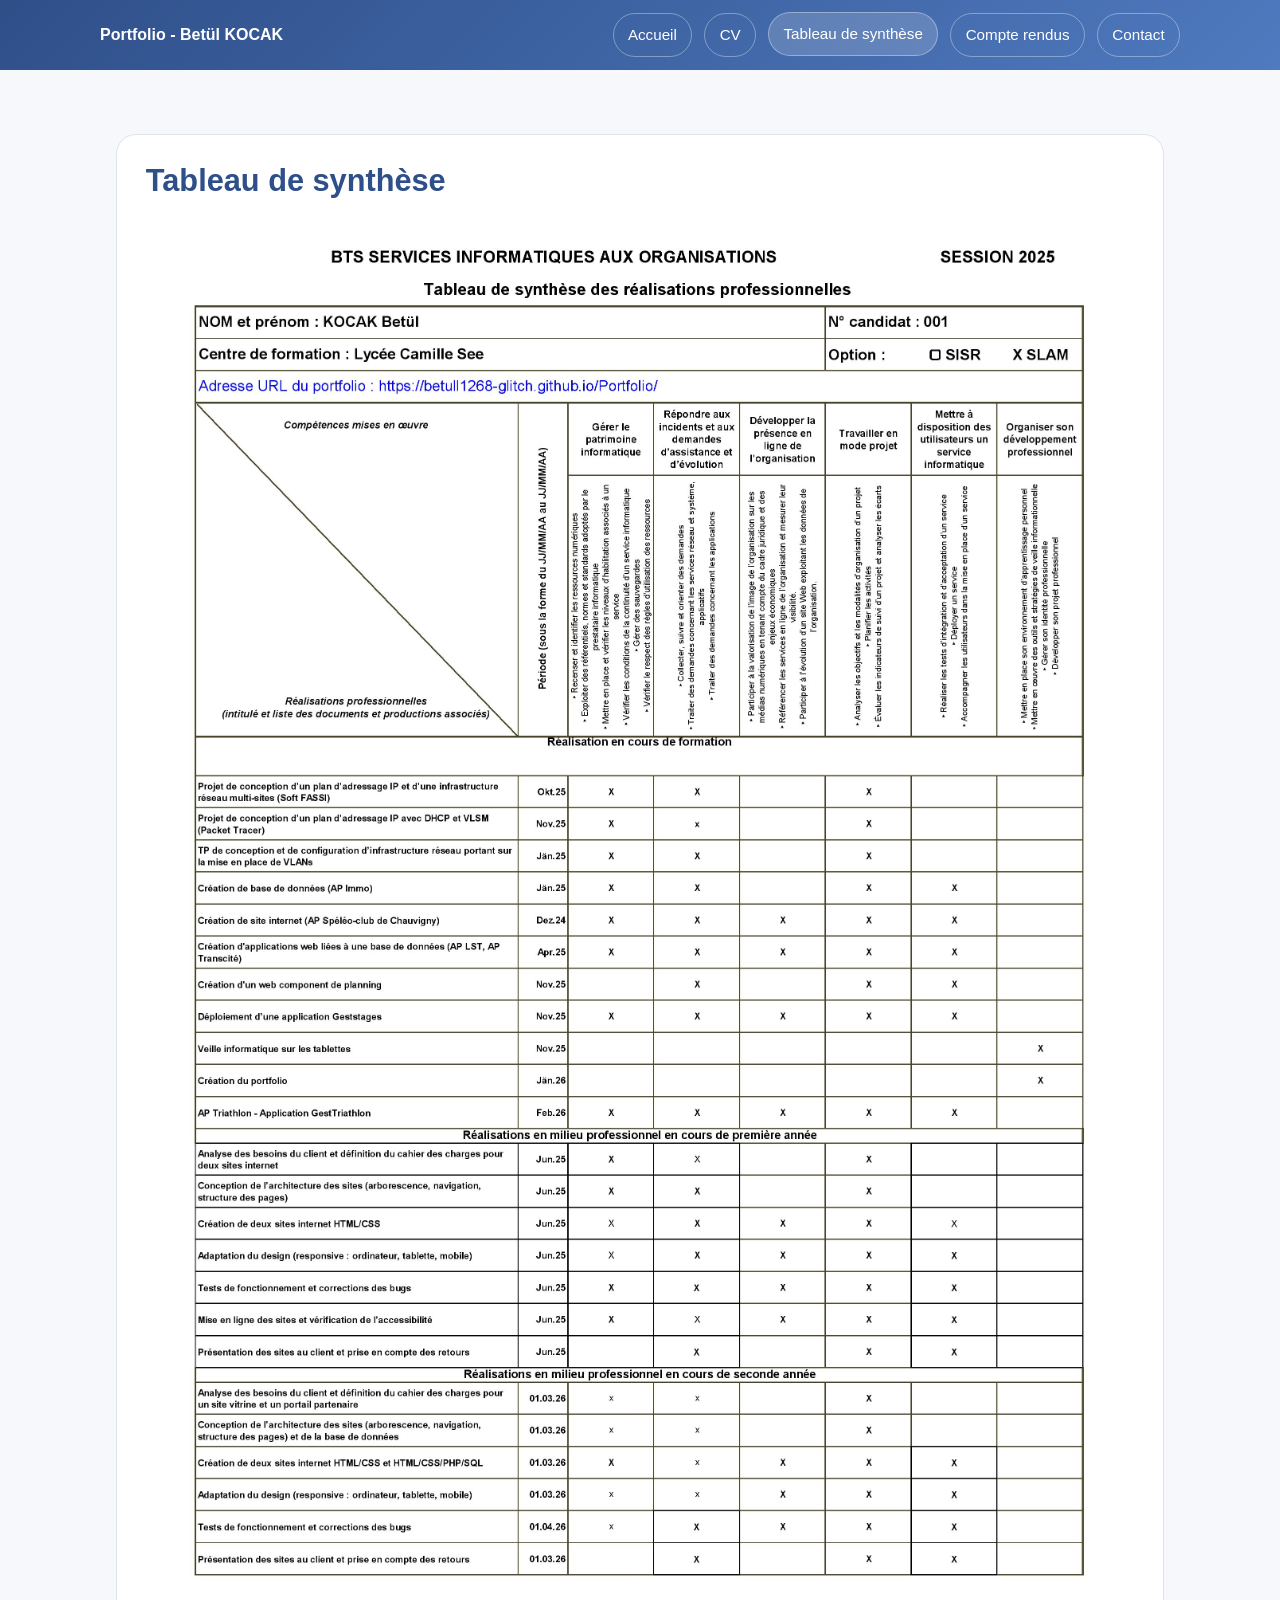
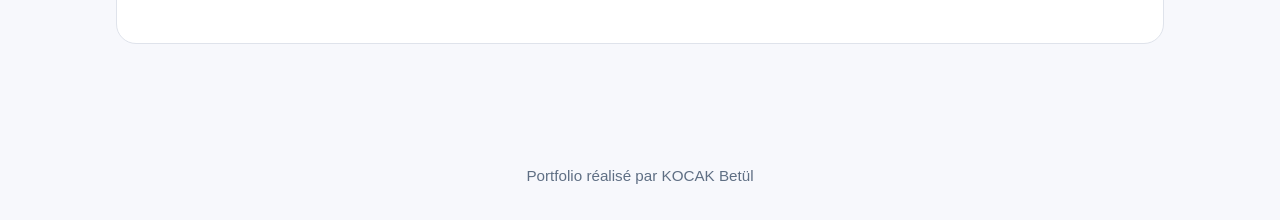
==== synthese.html @ 7fb2e1eb "Add files via upload" ====
<!DOCTYPE html>
<html lang="fr">
<head>
  <meta charset="UTF-8">
  <meta name="viewport" content="width=device-width, initial-scale=1.0">
  <title>Tableau de synthèse - KOCAK Betül</title>
  <link href="https://cdn.jsdelivr.net/npm/bootstrap@5.3.3/dist/css/bootstrap.min.css" rel="stylesheet">
  <link rel="stylesheet" href="style.css">
</head>
<body>
  <header>
    <div class="container">
      <p>Portfolio - Betül KOCAK</p>
      <nav>
        <a href="index.html">Accueil</a>
        <a href="cv.html">CV</a>
        <a href="synthese.html" class="active">Tableau de synthèse</a>
        <a href="stages.html">Compte rendus</a>
        <a href="contact.html">Contact</a>
      </nav>
    </div>
  </header>
  <main class="container">
    <section class="section">
      <div class="card">
        <h1 class="page-title">Tableau de synthèse</h1>
        <img src="KOCAK Betül - Tableau de synthese.jpg" alt="Tableau de synthèse du BTS de KOCAK Betül" class="img-fluid rounded" style="display: block;">
      </div>
    </section>
  </main>
  <footer>
    <p>Portfolio réalisé par KOCAK Betül</p>
  </footer>
</body>
</html>
---- style.css ----
/* Portfolio KOCAK Betül */
:root {
  --background: #f7f8fc;
  --surface: #ffffff;
  --primary: #2f4f89;
  --secondary: #4f7abf;
  --text: #1f2937;
  --muted: #5f6f84;
  --border: #dfe3eb;
}

* {
  box-sizing: border-box;
}

body {
  margin: 0;
  font-family: 'Segoe UI', Tahoma, Geneva, Verdana, sans-serif;
  background: var(--background);
  color: var(--text);
  line-height: 1.6;
}

header {
  background: linear-gradient(135deg, #2f4f89 0%, #4f7abf 100%);
  color: white;
  padding: 0.8rem 1rem;
}

header .container {
  display: flex;
  align-items: center;
  justify-content: space-between;
  gap: 1rem;
  padding: 0;
}

header p {
  margin: 0;
  font-size: 1rem;
  font-weight: 700;
  white-space: nowrap;
}

nav {
  display: flex;
  flex-wrap: nowrap;
  justify-content: flex-end;
  gap: 0.75rem;
  margin-top: 0;
}

nav a {
  color: white;
  text-decoration: none;
  padding: 0.55rem 0.9rem;
  border: 1px solid rgba(255,255,255,0.35);
  border-radius: 999px;
  transition: background 0.2s ease, transform 0.2s ease;
  white-space: nowrap;
  font-size: 0.95rem;
}

nav a:hover,
nav a.active {
  background: rgba(255,255,255,0.16);
  transform: translateY(-1px);
}

.container {
  max-width: 1080px;
  margin: 0 auto;
  padding: 2rem 1rem 4rem;
}

.hero {
  background: var(--surface);
  border: 1px solid var(--border);
  border-radius: 24px;
  padding: 2rem;
  box-shadow: 0 18px 45px rgba(47,79,137,0.08);
}

.hero h1 {
  margin-top: 0;
  font-size: clamp(2.2rem, 3vw, 3.4rem);
}

.hero p {
  margin: 1rem 0;
  color: var(--muted);
}

.section {
  margin-top: 2rem;
}

.page-title {
  margin: 0 0 1rem 0;
  color: var(--primary);
  line-height: 1.2;
  font-size: clamp(1.8rem, 2.4vw, 2.4rem);
  font-weight: 700;
}

.card h2,
.card h3 {
  margin: 0 0 1rem 0;
  color: var(--primary);
  line-height: 1.2;
}

.card h2 {
  font-size: clamp(1.35rem, 1.8vw, 1.8rem);
}

.card h3 {
  font-size: 1.15rem;
}

.card {
  background: var(--surface);
  border: 1px solid var(--border);
  border-radius: 20px;
  padding: 1.8rem;
  margin-bottom: 1.5rem;
}

.grid {
  display: grid;
  gap: 1.5rem;
}

.grid-2 {
  grid-template-columns: repeat(2, minmax(0, 1fr));
}

.profile-image {
  width: 100%;
  max-width: 260px;
  border-radius: 18px;
  border: 1px solid var(--border);
  object-fit: cover;
}

ul {
  padding-left: 1.25rem;
}

ul li {
  margin-bottom: 0.75rem;
}

footer {
  text-align: center;
  padding: 2rem 1rem 1rem;
  color: var(--muted);
  font-size: 0.95rem;
}

button, .btn {
  display: inline-block;
  background: var(--primary);
  color: white;
  border: none;
  border-radius: 999px;
  padding: 0.85rem 1.5rem;
  text-decoration: none;
  cursor: pointer;
}

button:hover, .btn:hover {
  background: #1f3c72;
}

input, textarea {
  width: 100%;
  padding: 0.95rem 1rem;
  border-radius: 14px;
  border: 1px solid var(--border);
  background: #fafbff;
  margin-top: 0.5rem;
  font: inherit;
}

label {
  display: block;
  margin-top: 1rem;
  font-weight: 600;
}

@media (max-width: 768px) {
  .grid-2 {
    grid-template-columns: 1fr;
  }
  nav {
    justify-content: center;
  }
}

@media (max-width: 520px) {
  header {
    padding: 1.1rem 0.8rem;
  }
  .hero, .card {
    padding: 1.4rem;
  }
}
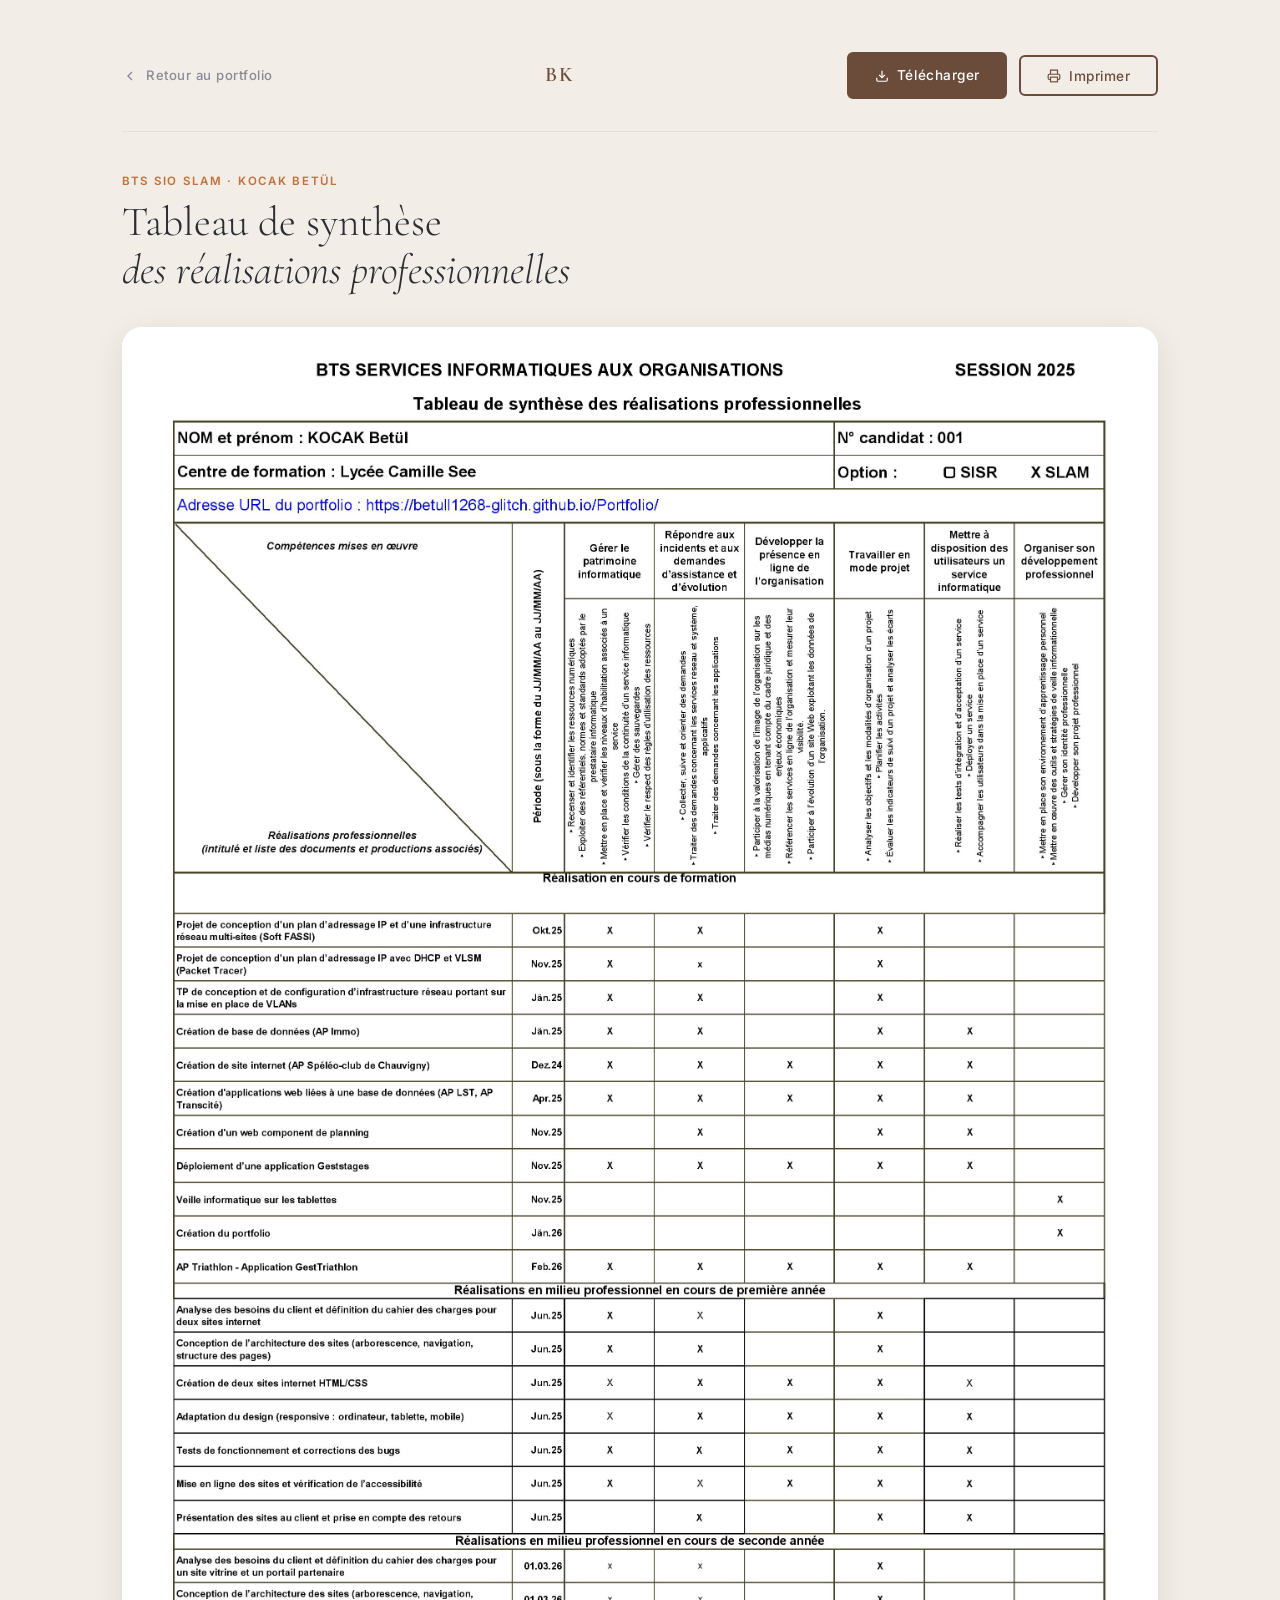
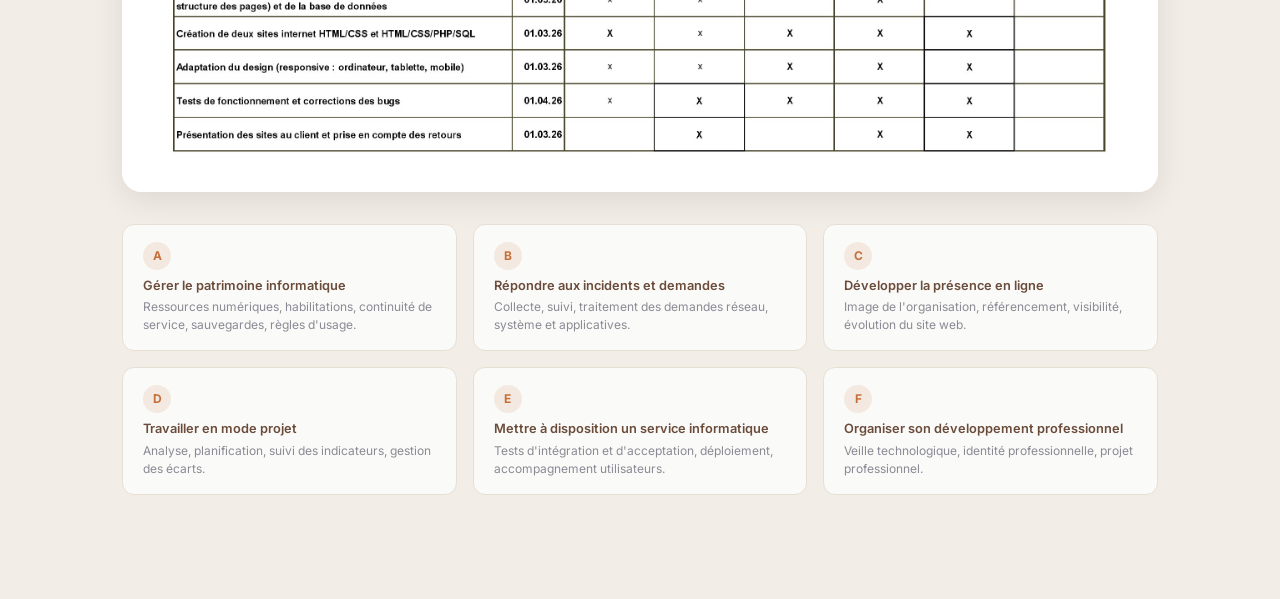
==== commit eb686ee4: "Sauvegarde" ====
--- a/synthese.html
+++ b/synthese.html
@@ -1,35 +1,80 @@
-<!DOCTYPE html>
-<html lang="fr">
-<head>
-  <meta charset="UTF-8">
-  <meta name="viewport" content="width=device-width, initial-scale=1.0">
-  <title>Tableau de synthèse - KOCAK Betül</title>
-  <link href="https://cdn.jsdelivr.net/npm/bootstrap@5.3.3/dist/css/bootstrap.min.css" rel="stylesheet">
-  <link rel="stylesheet" href="style.css">
-</head>
-<body>
-  <header>
-    <div class="container">
-      <p>Portfolio - Betül KOCAK</p>
-      <nav>
-        <a href="index.html">Accueil</a>
-        <a href="cv.html">CV</a>
-        <a href="synthese.html" class="active">Tableau de synthèse</a>
-        <a href="stages.html">Compte rendus</a>
-        <a href="contact.html">Contact</a>
-      </nav>
-    </div>
-  </header>
-  <main class="container">
-    <section class="section">
-      <div class="card">
-        <h1 class="page-title">Tableau de synthèse</h1>
-        <img src="KOCAK Betül - Tableau de synthese.jpg" alt="Tableau de synthèse du BTS de KOCAK Betül" class="img-fluid rounded" style="display: block;">
-      </div>
-    </section>
-  </main>
-  <footer>
-    <p>Portfolio réalisé par KOCAK Betül</p>
-  </footer>
-</body>
-</html>+<!DOCTYPE html>
+<html lang="fr">
+<head>
+  <meta charset="UTF-8" />
+  <meta name="viewport" content="width=device-width, initial-scale=1.0" />
+  <title>Tableau de synthèse | Betül KOCAK</title>
+  <link rel="preconnect" href="https://fonts.googleapis.com" />
+  <link rel="preconnect" href="https://fonts.gstatic.com" crossorigin />
+  <link href="https://fonts.googleapis.com/css2?family=Cormorant+Garamond:ital,wght@0,300;0,400;0,500;0,600;1,300;1,400&family=Inter:wght@300;400;500;600&display=swap" rel="stylesheet" />
+  <link rel="stylesheet" href="css/style.css" />
+</head>
+<body class="page-synthese">
+  <div class="synthese-page">
+
+    <!-- Top bar -->
+    <div class="synth-topbar">
+      <a href="index.html#synthese" class="synth-back">
+        <svg width="16" height="16" viewBox="0 0 24 24" fill="none" stroke="currentColor" stroke-width="2"><polyline points="15 18 9 12 15 6"/></svg>
+        Retour au portfolio
+      </a>
+      <span class="synth-logo">BK</span>
+      <div class="synth-actions">
+        <a href="assets/fichiers/Betul_Tableau.jpg" download class="btn btn-primary">
+          <svg width="14" height="14" viewBox="0 0 24 24" fill="none" stroke="currentColor" stroke-width="2"><path d="M21 15v4a2 2 0 0 1-2 2H5a2 2 0 0 1-2-2v-4"/><polyline points="7,10 12,15 17,10"/><line x1="12" y1="15" x2="12" y2="3"/></svg>
+          Télécharger
+        </a>
+        <button onclick="window.print()" class="btn btn-ghost">
+          <svg width="14" height="14" viewBox="0 0 24 24" fill="none" stroke="currentColor" stroke-width="2"><polyline points="6 9 6 2 18 2 18 9"/><path d="M6 18H4a2 2 0 0 1-2-2v-5a2 2 0 0 1 2-2h16a2 2 0 0 1 2 2v5a2 2 0 0 1-2 2h-2"/><rect x="6" y="14" width="12" height="8"/></svg>
+          Imprimer
+        </button>
+      </div>
+    </div>
+
+    <!-- Title -->
+    <div class="synth-title-block">
+      <span class="synth-eyebrow">BTS SIO SLAM · KOCAK Betül</span>
+      <h1 class="synth-h1">Tableau de synthèse<br /><em>des réalisations professionnelles</em></h1>
+    </div>
+
+    <!-- Tableau image -->
+    <div class="synth-img-wrap">
+      <img src="assets/fichiers/Betul_Tableau.jpg" alt="Tableau de synthèse BTS SIO SLAM – KOCAK Betül" />
+    </div>
+
+    <!-- Légende des compétences -->
+    <div class="synth-legend">
+      <div class="synth-comp">
+        <div class="synth-comp-letter">A</div>
+        <h4>Gérer le patrimoine informatique</h4>
+        <p>Ressources numériques, habilitations, continuité de service, sauvegardes, règles d'usage.</p>
+      </div>
+      <div class="synth-comp">
+        <div class="synth-comp-letter">B</div>
+        <h4>Répondre aux incidents et demandes</h4>
+        <p>Collecte, suivi, traitement des demandes réseau, système et applicatives.</p>
+      </div>
+      <div class="synth-comp">
+        <div class="synth-comp-letter">C</div>
+        <h4>Développer la présence en ligne</h4>
+        <p>Image de l'organisation, référencement, visibilité, évolution du site web.</p>
+      </div>
+      <div class="synth-comp">
+        <div class="synth-comp-letter">D</div>
+        <h4>Travailler en mode projet</h4>
+        <p>Analyse, planification, suivi des indicateurs, gestion des écarts.</p>
+      </div>
+      <div class="synth-comp">
+        <div class="synth-comp-letter">E</div>
+        <h4>Mettre à disposition un service informatique</h4>
+        <p>Tests d'intégration et d'acceptation, déploiement, accompagnement utilisateurs.</p>
+      </div>
+      <div class="synth-comp">
+        <div class="synth-comp-letter">F</div>
+        <h4>Organiser son développement professionnel</h4>
+        <p>Veille technologique, identité professionnelle, projet professionnel.</p>
+      </div>
+    </div>
+  </div>
+</body>
+</html>
--- a/css/style.css
+++ b/css/style.css
@@ -0,0 +1,1137 @@
+/* ===================================
+   BETÜL KOCAK — PORTFOLIO
+   Palette & tokens
+=================================== */
+
+:root {
+  --cream:      #FAFAF8;
+  --sand:       #F2EDE6;
+  --sand-dark:  #E8DFD4;
+  --brown:      #6B4C3B;
+  --cognac:     #C4703A;
+  --cognac-dim: rgba(196, 112, 58, 0.12);
+  --slate:      #4A4A52;
+  --muted:      #8A8A95;
+  --text:       #2C2C33;
+  --white:      #FFFFFF;
+
+  --font-display: 'Cormorant Garamond', Georgia, serif;
+  --font-body:    'Inter', system-ui, sans-serif;
+
+  --radius-sm:  6px;
+  --radius-md:  12px;
+  --radius-lg:  20px;
+  --radius-xl:  32px;
+
+  --shadow-sm: 0 2px 8px rgba(0,0,0,0.06);
+  --shadow-md: 0 8px 32px rgba(0,0,0,0.09);
+  --shadow-lg: 0 16px 48px rgba(0,0,0,0.12);
+
+  --transition: 0.35s cubic-bezier(0.25, 0.46, 0.45, 0.94);
+}
+
+*, *::before, *::after { box-sizing: border-box; margin: 0; padding: 0; }
+
+html { scroll-behavior: smooth; font-size: 16px; }
+
+body {
+  background: var(--cream);
+  color: var(--text);
+  font-family: var(--font-body);
+  font-weight: 400;
+  line-height: 1.65;
+  overflow-x: hidden;
+}
+
+/* ===================================
+   NAVBAR
+=================================== */
+.navbar {
+  position: fixed;
+  top: 0; left: 0; right: 0;
+  z-index: 100;
+  display: flex;
+  align-items: center;
+  justify-content: space-between;
+  padding: 0 2.5rem;
+  height: 64px;
+  background: rgba(250, 250, 248, 0.88);
+  backdrop-filter: blur(12px);
+  -webkit-backdrop-filter: blur(12px);
+  border-bottom: 1px solid transparent;
+  transition: border-color var(--transition), box-shadow var(--transition);
+}
+.navbar.scrolled {
+  border-bottom-color: var(--sand-dark);
+  box-shadow: var(--shadow-sm);
+}
+.nav-logo {
+  font-family: var(--font-display);
+  font-size: 1.4rem;
+  font-weight: 600;
+  color: var(--brown);
+  letter-spacing: 0.08em;
+  cursor: default;
+}
+.nav-links {
+  display: flex;
+  list-style: none;
+  gap: 2.2rem;
+}
+.nav-link {
+  font-size: 0.82rem;
+  font-weight: 500;
+  letter-spacing: 0.06em;
+  text-transform: uppercase;
+  color: var(--muted);
+  text-decoration: none;
+  position: relative;
+  transition: color var(--transition);
+}
+.nav-link::after {
+  content: '';
+  position: absolute;
+  bottom: -3px; left: 0;
+  width: 0; height: 1px;
+  background: var(--cognac);
+  transition: width var(--transition);
+}
+.nav-link:hover, .nav-link.active { color: var(--text); }
+.nav-link:hover::after, .nav-link.active::after { width: 100%; }
+
+.nav-toggle {
+  display: none;
+  flex-direction: column;
+  gap: 5px;
+  background: none; border: none;
+  cursor: pointer; padding: 4px;
+}
+.nav-toggle span {
+  display: block;
+  width: 24px; height: 2px;
+  background: var(--text);
+  transition: var(--transition);
+}
+
+/* ===================================
+   MOBILE MENU
+=================================== */
+.mobile-menu {
+  display: none;
+  position: fixed;
+  top: 64px; left: 0; right: 0;
+  z-index: 99;
+  background: var(--cream);
+  border-bottom: 1px solid var(--sand-dark);
+  padding: 1.5rem 2rem;
+  transform: translateY(-10px);
+  opacity: 0;
+  pointer-events: none;
+  transition: opacity var(--transition), transform var(--transition);
+}
+.mobile-menu.open {
+  transform: translateY(0);
+  opacity: 1;
+  pointer-events: all;
+}
+.mobile-menu ul { list-style: none; }
+.mobile-menu li { padding: 0.75rem 0; border-bottom: 1px solid var(--sand); }
+.mobile-menu li:last-child { border-bottom: none; }
+.mobile-link {
+  font-size: 1.1rem;
+  font-weight: 500;
+  color: var(--text);
+  text-decoration: none;
+  display: block;
+}
+
+/* ===================================
+   HERO
+=================================== */
+.hero {
+  min-height: 100vh;
+  display: flex;
+  align-items: center;
+  justify-content: center;
+  padding: 7rem 2.5rem 4rem;
+  position: relative;
+  background: var(--cream);
+  overflow: hidden;
+}
+.hero-bg-pattern {
+  position: absolute;
+  top: -100px; right: -100px;
+  width: 600px; height: 600px;
+  background: radial-gradient(ellipse at center, var(--sand) 0%, transparent 70%);
+  opacity: 0.7;
+  pointer-events: none;
+}
+.hero-content {
+  display: flex;
+  align-items: center;
+  gap: 5rem;
+  max-width: 960px;
+  width: 100%;
+}
+.hero-photo-wrap { flex-shrink: 0; }
+.hero-photo-placeholder {
+  width: 240px; height: 240px;
+  border-radius: 50%;
+  background: var(--sand);
+  border: 3px solid var(--sand-dark);
+  display: flex;
+  align-items: center;
+  justify-content: center;
+  color: var(--muted);
+  font-size: 0.8rem;
+  font-weight: 500;
+  letter-spacing: 0.04em;
+  text-transform: uppercase;
+  position: relative;
+}
+.hero-photo-placeholder::before {
+  content: '';
+  position: absolute;
+  inset: -8px;
+  border-radius: 50%;
+  border: 1px solid var(--sand-dark);
+}
+.hero-text { flex: 1; }
+.hero-eyebrow {
+  font-size: 0.78rem;
+  letter-spacing: 0.12em;
+  text-transform: uppercase;
+  color: var(--cognac);
+  font-weight: 500;
+  margin-bottom: 0.75rem;
+}
+.hero-name {
+  font-family: var(--font-display);
+  font-size: clamp(3rem, 6vw, 5rem);
+  font-weight: 300;
+  line-height: 1.05;
+  color: var(--text);
+  margin-bottom: 1.25rem;
+}
+.hero-name em {
+  font-style: italic;
+  color: var(--brown);
+}
+.hero-tagline {
+  font-size: 1rem;
+  color: var(--slate);
+  line-height: 1.7;
+  margin-bottom: 2rem;
+  max-width: 440px;
+}
+.hero-cta {
+  display: flex;
+  gap: 1rem;
+  flex-wrap: wrap;
+}
+.hero-scroll-hint {
+  position: absolute;
+  bottom: 2.5rem;
+  left: 50%;
+  transform: translateX(-50%);
+  display: flex;
+  flex-direction: column;
+  align-items: center;
+  gap: 0.5rem;
+  color: var(--muted);
+  font-size: 0.7rem;
+  letter-spacing: 0.1em;
+  text-transform: uppercase;
+  animation: bob 2s ease-in-out infinite;
+}
+.scroll-line {
+  width: 1px; height: 36px;
+  background: linear-gradient(to bottom, var(--muted), transparent);
+}
+@keyframes bob {
+  0%, 100% { transform: translateX(-50%) translateY(0); }
+  50%       { transform: translateX(-50%) translateY(5px); }
+}
+
+/* ===================================
+   BUTTONS
+=================================== */
+.btn {
+  display: inline-flex;
+  align-items: center;
+  gap: 0.5rem;
+  padding: 0.65rem 1.6rem;
+  border-radius: var(--radius-sm);
+  font-family: var(--font-body);
+  font-size: 0.85rem;
+  font-weight: 500;
+  letter-spacing: 0.04em;
+  text-decoration: none;
+  cursor: pointer;
+  border: 2px solid transparent;
+  transition: background var(--transition), color var(--transition), border-color var(--transition), transform var(--transition), box-shadow var(--transition);
+}
+.btn:hover { transform: translateY(-1px); }
+.btn-primary {
+  background: var(--brown);
+  color: var(--white);
+  border-color: var(--brown);
+}
+.btn-primary:hover {
+  background: var(--cognac);
+  border-color: var(--cognac);
+  box-shadow: 0 4px 16px rgba(196, 112, 58, 0.3);
+}
+.btn-ghost {
+  background: transparent;
+  color: var(--brown);
+  border-color: var(--brown);
+}
+.btn-ghost:hover {
+  background: var(--brown);
+  color: var(--white);
+}
+.btn-text {
+  background: none; border: none;
+  color: var(--cognac);
+  font-size: 0.82rem;
+  font-weight: 500;
+  letter-spacing: 0.04em;
+  cursor: pointer;
+  padding: 0;
+  transition: color var(--transition), gap var(--transition);
+  font-family: var(--font-body);
+}
+.btn-text:hover { color: var(--brown); }
+
+/* ===================================
+   SECTIONS COMMUNES
+=================================== */
+.section { padding: 7rem 0; }
+.section:nth-child(even) { background: var(--sand); }
+.container { max-width: 1060px; margin: 0 auto; padding: 0 2rem; }
+
+.section-header { margin-bottom: 3.5rem; }
+.section-label {
+  display: inline-block;
+  font-size: 0.72rem;
+  font-weight: 600;
+  letter-spacing: 0.15em;
+  text-transform: uppercase;
+  color: var(--cognac);
+  margin-bottom: 0.6rem;
+}
+.section-title {
+  font-family: var(--font-display);
+  font-size: clamp(2rem, 4vw, 3rem);
+  font-weight: 300;
+  line-height: 1.15;
+  color: var(--text);
+}
+.section-subtitle {
+  margin-top: 0.5rem;
+  color: var(--muted);
+  font-size: 0.95rem;
+}
+
+/* ===================================
+   ABOUT
+=================================== */
+.about-grid {
+  display: grid;
+  grid-template-columns: 1fr 1fr;
+  gap: 4rem;
+  margin-bottom: 4rem;
+}
+.about-bio p {
+  color: var(--slate);
+  margin-bottom: 1rem;
+  font-size: 0.97rem;
+}
+.about-bio strong { color: var(--text); font-weight: 600; }
+.about-actions { margin-top: 1.75rem; }
+
+.skills-block { margin-bottom: 1.5rem; }
+.skills-category {
+  font-size: 0.72rem;
+  font-weight: 600;
+  letter-spacing: 0.1em;
+  text-transform: uppercase;
+  color: var(--muted);
+  margin-bottom: 0.6rem;
+}
+.skills-tags { display: flex; flex-wrap: wrap; gap: 0.5rem; }
+
+.tag {
+  display: inline-block;
+  padding: 0.3rem 0.8rem;
+  background: var(--cream);
+  border: 1px solid var(--sand-dark);
+  border-radius: 100px;
+  font-size: 0.8rem;
+  font-weight: 500;
+  color: var(--slate);
+  transition: background var(--transition), color var(--transition), border-color var(--transition);
+}
+.about-section .tag,
+.projects-section .tag,
+.contact-section .tag { background: var(--sand); }
+
+.tag:hover {
+  background: var(--cognac-dim);
+  border-color: var(--cognac);
+  color: var(--cognac);
+}
+.tag-sm {
+  font-size: 0.72rem;
+  padding: 0.22rem 0.65rem;
+}
+
+/* Timeline */
+.timeline-wrap { padding-top: 2rem; border-top: 1px solid var(--sand-dark); }
+.timeline-title {
+  font-family: var(--font-display);
+  font-size: 1.4rem;
+  font-weight: 400;
+  color: var(--text);
+  margin-bottom: 1.75rem;
+}
+.timeline { display: flex; flex-direction: column; gap: 0; }
+.timeline-item {
+  display: grid;
+  grid-template-columns: 16px 140px 1fr;
+  align-items: start;
+  gap: 0 1.25rem;
+  position: relative;
+  padding-bottom: 1.75rem;
+}
+.timeline-item::before {
+  content: '';
+  position: absolute;
+  left: 7px; top: 20px;
+  bottom: 0;
+  width: 1px;
+  background: var(--sand-dark);
+}
+.timeline-item:last-child::before { display: none; }
+.timeline-dot {
+  width: 14px; height: 14px;
+  border-radius: 50%;
+  background: var(--white);
+  border: 2px solid var(--cognac);
+  margin-top: 3px;
+  flex-shrink: 0;
+  position: relative;
+  z-index: 1;
+}
+.timeline-date {
+  font-size: 0.78rem;
+  font-weight: 600;
+  letter-spacing: 0.04em;
+  color: var(--cognac);
+  padding-top: 2px;
+}
+.timeline-body { display: flex; flex-direction: column; gap: 0.15rem; }
+.timeline-body strong { font-weight: 600; color: var(--text); font-size: 0.95rem; }
+.timeline-body span { color: var(--muted); font-size: 0.85rem; }
+
+/* ===================================
+   PROJECTS
+=================================== */
+.cards-grid {
+  display: grid;
+  grid-template-columns: repeat(3, 1fr);
+  gap: 1.75rem;
+}
+.project-card {
+  background: var(--cream);
+  border-radius: var(--radius-md);
+  border: 1px solid var(--sand-dark);
+  overflow: hidden;
+  cursor: pointer;
+  transition: transform var(--transition), box-shadow var(--transition), border-color var(--transition);
+}
+.project-card:hover {
+  transform: translateY(-4px);
+  box-shadow: var(--shadow-md);
+  border-color: var(--cognac);
+}
+.card-img-wrap {
+  position: relative;
+  height: 180px;
+  overflow: hidden;
+}
+.card-img-placeholder {
+  width: 100%; height: 100%;
+  background: var(--sand);
+  display: flex;
+  align-items: center;
+  justify-content: center;
+  color: var(--muted);
+  font-size: 0.75rem;
+  font-weight: 500;
+  letter-spacing: 0.05em;
+  text-transform: uppercase;
+}
+.card-overlay {
+  position: absolute;
+  inset: 0;
+  background: rgba(107, 76, 59, 0.85);
+  display: flex;
+  align-items: center;
+  justify-content: center;
+  color: var(--white);
+  font-size: 0.85rem;
+  font-weight: 500;
+  opacity: 0;
+  transition: opacity var(--transition);
+}
+.project-card:hover .card-overlay { opacity: 1; }
+.card-body { padding: 1.25rem; }
+.card-tags { display: flex; gap: 0.4rem; flex-wrap: wrap; margin-bottom: 0.75rem; }
+.card-title {
+  font-family: var(--font-display);
+  font-size: 1.2rem;
+  font-weight: 500;
+  color: var(--text);
+  margin-bottom: 0.5rem;
+  line-height: 1.3;
+}
+.card-desc { font-size: 0.85rem; color: var(--muted); line-height: 1.55; margin-bottom: 1rem; }
+.card-footer { display: flex; align-items: center; justify-content: flex-end; }
+.card-link {
+  font-size: 0.8rem;
+  font-weight: 600;
+  color: var(--cognac);
+  text-decoration: none;
+  letter-spacing: 0.03em;
+  transition: color var(--transition);
+}
+.card-link:hover { color: var(--brown); }
+
+/* ===================================
+   STAGES
+=================================== */
+.stages-list { display: flex; flex-direction: column; gap: 2rem; }
+.stage-card {
+  background: var(--cream);
+  border-radius: var(--radius-md);
+  border: 1px solid var(--sand-dark);
+  overflow: hidden;
+  cursor: pointer;
+  transition: transform var(--transition), box-shadow var(--transition), border-color var(--transition);
+}
+.stage-card:hover {
+  transform: translateY(-3px);
+  box-shadow: var(--shadow-md);
+  border-color: var(--cognac);
+}
+.stage-card-left { position: relative; }
+.stage-img-placeholder {
+  width: 100%; height: 100%; min-height: 200px;
+  background: var(--sand);
+  display: flex;
+  align-items: center;
+  justify-content: center;
+  color: var(--muted);
+  font-size: 0.75rem;
+  font-weight: 500;
+  text-align: center;
+  padding: 1rem;
+  letter-spacing: 0.05em;
+  text-transform: uppercase;
+}
+.stage-card-right { padding: 1.75rem; }
+.stage-meta {
+  display: flex;
+  align-items: center;
+  gap: 0.75rem;
+  margin-bottom: 0.75rem;
+}
+.stage-date { font-size: 0.78rem; color: var(--muted); font-weight: 500; }
+.stage-badge {
+  font-size: 0.68rem;
+  font-weight: 600;
+  letter-spacing: 0.06em;
+  text-transform: uppercase;
+  padding: 0.15rem 0.6rem;
+  background: var(--cognac-dim);
+  color: var(--cognac);
+  border-radius: 100px;
+}
+.stage-title {
+  font-family: var(--font-display);
+  font-size: 1.5rem;
+  font-weight: 500;
+  color: var(--text);
+  margin-bottom: 0.3rem;
+  line-height: 1.2;
+}
+.stage-role { font-size: 0.85rem; color: var(--cognac); font-weight: 500; margin-bottom: 0.75rem; }
+.stage-desc { font-size: 0.87rem; color: var(--slate); line-height: 1.65; margin-bottom: 1rem; }
+.stage-tags { display: flex; flex-wrap: wrap; gap: 0.4rem; margin-bottom: 1rem; }
+
+/* ===================================
+   CONTACT
+=================================== */
+.contact-grid {
+  display: grid;
+  grid-template-columns: 1fr 360px;
+  gap: 4rem;
+  align-items: start;
+}
+.contact-form { display: flex; flex-direction: column; gap: 1.25rem; }
+.form-row { display: grid; grid-template-columns: 1fr 1fr; gap: 1.25rem; }
+.form-group { display: flex; flex-direction: column; gap: 0.4rem; }
+.form-group label {
+  font-size: 0.78rem;
+  font-weight: 600;
+  letter-spacing: 0.05em;
+  text-transform: uppercase;
+  color: var(--muted);
+}
+.form-group input,
+.form-group textarea {
+  background: var(--cream);
+  border: 1.5px solid var(--sand-dark);
+  border-radius: var(--radius-sm);
+  padding: 0.75rem 1rem;
+  font-family: var(--font-body);
+  font-size: 0.92rem;
+  color: var(--text);
+  resize: vertical;
+  transition: border-color var(--transition), box-shadow var(--transition);
+  outline: none;
+}
+.contact-section .form-group input,
+.contact-section .form-group textarea { background: var(--white); }
+.form-group input:focus,
+.form-group textarea:focus {
+  border-color: var(--cognac);
+  box-shadow: 0 0 0 3px rgba(196, 112, 58, 0.1);
+}
+.form-note { font-size: 0.75rem; color: var(--muted); margin-top: -0.5rem; }
+
+.contact-info-block { margin-bottom: 2rem; }
+.contact-info-block h3 {
+  font-size: 0.72rem;
+  font-weight: 700;
+  letter-spacing: 0.12em;
+  text-transform: uppercase;
+  color: var(--muted);
+  margin-bottom: 1rem;
+}
+.contact-list { list-style: none; display: flex; flex-direction: column; gap: 0.8rem; }
+.contact-list li {
+  display: flex;
+  align-items: center;
+  gap: 0.75rem;
+  font-size: 0.9rem;
+  color: var(--slate);
+}
+.contact-list svg { color: var(--cognac); flex-shrink: 0; }
+.contact-list a { color: var(--cognac); text-decoration: none; transition: color var(--transition); }
+.contact-list a:hover { color: var(--brown); }
+.social-links { display: flex; flex-direction: column; gap: 0.75rem; }
+.social-btn {
+  display: flex;
+  align-items: center;
+  gap: 0.75rem;
+  padding: 0.65rem 1rem;
+  background: var(--sand);
+  border: 1px solid var(--sand-dark);
+  border-radius: var(--radius-sm);
+  color: var(--slate);
+  text-decoration: none;
+  font-size: 0.85rem;
+  font-weight: 500;
+  transition: background var(--transition), border-color var(--transition), color var(--transition);
+}
+.social-btn:hover {
+  background: var(--cognac-dim);
+  border-color: var(--cognac);
+  color: var(--cognac);
+}
+
+/* ===================================
+   FOOTER
+=================================== */
+.footer {
+  background: var(--text);
+  color: var(--muted);
+  padding: 2.5rem 0;
+}
+.footer-inner {
+  display: flex;
+  align-items: center;
+  justify-content: space-between;
+  font-size: 0.82rem;
+  flex-wrap: wrap;
+  gap: 0.5rem;
+}
+.footer-logo {
+  font-family: var(--font-display);
+  font-size: 1.3rem;
+  font-weight: 600;
+  color: var(--cognac);
+}
+.footer-credits { color: var(--brown); }
+
+/* ===================================
+   MODALS
+=================================== */
+.modal-overlay {
+  display: none;
+  position: fixed;
+  inset: 0;
+  z-index: 200;
+  background: rgba(44, 44, 51, 0.6);
+  backdrop-filter: blur(4px);
+  -webkit-backdrop-filter: blur(4px);
+  align-items: center;
+  justify-content: center;
+  padding: 2rem;
+  animation: fadeIn 0.25s ease;
+}
+.modal-overlay.open { display: flex; }
+@keyframes fadeIn { from { opacity: 0; } to { opacity: 1; } }
+.modal-box {
+  background: var(--cream);
+  border-radius: var(--radius-lg);
+  max-width: 560px;
+  width: 100%;
+  max-height: 85vh;
+  overflow-y: auto;
+  position: relative;
+  animation: slideUp 0.3s cubic-bezier(0.25, 0.46, 0.45, 0.94);
+}
+.modal-box-lg { max-width: 720px; }
+@keyframes slideUp {
+  from { opacity: 0; transform: translateY(24px); }
+  to   { opacity: 1; transform: translateY(0); }
+}
+.modal-close {
+  position: absolute;
+  top: 1rem; right: 1rem;
+  z-index: 1;
+  background: var(--sand);
+  border: none;
+  width: 32px; height: 32px;
+  border-radius: 50%;
+  cursor: pointer;
+  font-size: 0.85rem;
+  color: var(--slate);
+  display: flex;
+  align-items: center;
+  justify-content: center;
+  transition: background var(--transition), color var(--transition);
+}
+.modal-close:hover { background: var(--cognac); color: var(--white); }
+.modal-img-placeholder {
+  height: 200px;
+  background: var(--sand);
+  display: flex;
+  align-items: center;
+  justify-content: center;
+  color: var(--muted);
+  font-size: 0.75rem;
+  font-weight: 500;
+  letter-spacing: 0.05em;
+  text-transform: uppercase;
+  border-radius: var(--radius-lg) var(--radius-lg) 0 0;
+}
+.modal-content { padding: 1.75rem 2rem 2rem; }
+.modal-tags { display: flex; gap: 0.4rem; flex-wrap: wrap; margin-bottom: 0.75rem; }
+.modal-meta { font-size: 0.78rem; color: var(--muted); margin-bottom: 0.5rem; font-weight: 500; }
+.modal-title {
+  font-family: var(--font-display);
+  font-size: 1.8rem;
+  font-weight: 400;
+  color: var(--text);
+  margin-bottom: 0.25rem;
+}
+.modal-subtitle { font-size: 0.88rem; color: var(--cognac); font-weight: 500; margin-bottom: 1rem; }
+.modal-desc {
+  font-size: 0.9rem;
+  color: var(--slate);
+  line-height: 1.7;
+  margin-bottom: 1rem;
+}
+.modal-desc strong { color: var(--text); }
+.modal-content .btn { margin-top: 0.5rem; }
+
+/* ===================================
+   ANIMATIONS
+=================================== */
+.fade-in {
+  opacity: 0;
+  animation: fadeIn 0.7s ease forwards;
+}
+.fade-up {
+  opacity: 0;
+  transform: translateY(24px);
+  transition: opacity 0.65s ease, transform 0.65s ease;
+}
+.fade-up.visible {
+  opacity: 1;
+  transform: translateY(0);
+}
+.delay-1 { animation-delay: 0.15s; transition-delay: 0.1s; }
+.delay-2 { animation-delay: 0.3s;  transition-delay: 0.2s; }
+.delay-3 { animation-delay: 0.45s; transition-delay: 0.3s; }
+.delay-4 { animation-delay: 0.6s;  transition-delay: 0.4s; }
+
+@media (prefers-reduced-motion: reduce) {
+  *, *::before, *::after { animation-duration: 0.01ms !important; transition-duration: 0.01ms !important; }
+}
+
+/* ===================================
+   RESPONSIVE
+=================================== */
+@media (max-width: 900px) {
+  .nav-links { display: none; }
+  .nav-toggle { display: flex; }
+  .mobile-menu { display: block; }
+  .hero-content { flex-direction: column; text-align: center; gap: 2.5rem; }
+  .hero-cta { justify-content: center; }
+  .hero-tagline { margin: 0 auto 2rem; }
+  .about-grid { grid-template-columns: 1fr; gap: 2.5rem; }
+  .cards-grid { grid-template-columns: 1fr 1fr; }
+  .stage-card { grid-template-columns: 1fr; }
+  .stage-img-placeholder { min-height: 160px; }
+  .contact-grid { grid-template-columns: 1fr; gap: 2.5rem; }
+  .timeline-item { grid-template-columns: 16px 110px 1fr; }
+}
+@media (max-width: 620px) {
+  .navbar { padding: 0 1.25rem; }
+  .hero { padding: 5rem 1.5rem 3rem; }
+  .hero-photo-placeholder { width: 160px; height: 160px; }
+  .section { padding: 5rem 0; }
+  .container { padding: 0 1.25rem; }
+  .cards-grid { grid-template-columns: 1fr; }
+  .form-row { grid-template-columns: 1fr; }
+  .footer-inner { flex-direction: column; text-align: center; }
+  .timeline-item { grid-template-columns: 16px 1fr; }
+  .timeline-date { display: none; }
+  .timeline-body { grid-column: 2; }
+}
+
+/* ===================================
+   HERO SANS PHOTO
+=================================== */
+.hero-content-nophoto {
+  justify-content: center;
+  text-align: center;
+}
+.hero-content-nophoto .hero-name { font-size: clamp(4rem, 9vw, 7rem); }
+.hero-content-nophoto .hero-tagline { margin: 0 auto 2rem; }
+.hero-content-nophoto .hero-cta { justify-content: center; }
+
+/* ===================================
+   CARDS FOOTER AVEC BOUTON
+=================================== */
+.card-footer { display: flex; align-items: center; justify-content: flex-start; gap: 0.75rem; }
+.btn-sm { padding: 0.4rem 1rem; font-size: 0.78rem; }
+
+/* ===================================
+   STAGE ACTIONS
+=================================== */
+.stage-actions {
+  display: flex;
+  align-items: center;
+  gap: 1rem;
+  flex-wrap: wrap;
+  margin-top: 0.5rem;
+}
+
+/* ===================================
+   TABLEAU DE SYNTHÈSE (compact)
+=================================== */
+.synthese-section { background: var(--sand); }
+.synthese-compact {
+  max-width: 560px;
+  display: flex;
+  flex-direction: column;
+  gap: 1.5rem;
+}
+.synthese-text {
+  font-size: 0.97rem;
+  color: var(--slate);
+  line-height: 1.7;
+}
+.synthese-actions { display: flex; gap: 0.75rem; flex-wrap: wrap; }
+
+/* ===================================
+   VEILLE TECHNOLOGIQUE
+=================================== */
+.veille-section { background: var(--cream); }
+.veille-layout {
+  display: grid;
+  grid-template-columns: 1fr 260px;
+  gap: 3.5rem;
+  align-items: start;
+}
+.veille-tag-row { display: flex; gap: 0.4rem; flex-wrap: wrap; margin-bottom: 1.25rem; }
+.veille-intro {
+  font-size: 0.95rem;
+  color: var(--slate);
+  line-height: 1.7;
+  margin-bottom: 2rem;
+  padding-bottom: 1.5rem;
+  border-bottom: 1px solid var(--sand-dark);
+}
+.veille-chapters { display: flex; flex-direction: column; gap: 0; }
+.veille-chapter {
+  display: grid;
+  grid-template-columns: 36px 1fr;
+  gap: 0 1.25rem;
+  padding: 1.1rem 0;
+  border-bottom: 1px solid var(--sand);
+  align-items: start;
+}
+.veille-chapter:last-child { border-bottom: none; }
+.veille-chapter-num {
+  font-family: var(--font-display);
+  font-size: 0.95rem;
+  font-weight: 500;
+  color: var(--cognac);
+  padding-top: 2px;
+  opacity: 0.8;
+}
+.veille-chapter-content h4 {
+  font-size: 0.9rem;
+  font-weight: 600;
+  color: var(--text);
+  margin-bottom: 0.3rem;
+}
+.veille-chapter-content p {
+  font-size: 0.84rem;
+  color: var(--muted);
+  line-height: 1.6;
+  margin: 0;
+}
+.veille-sources {
+  margin-top: 1.5rem;
+  padding-top: 1rem;
+  border-top: 1px solid var(--sand);
+  font-size: 0.75rem;
+  color: var(--muted);
+  display: flex;
+  gap: 0.6rem;
+  align-items: baseline;
+  flex-wrap: wrap;
+}
+.veille-source-label {
+  font-weight: 700;
+  letter-spacing: 0.06em;
+  text-transform: uppercase;
+  color: var(--brown);
+  font-size: 0.67rem;
+  flex-shrink: 0;
+}
+.veille-sidebar { display: flex; flex-direction: column; gap: 1.5rem; }
+.veille-presentation-card {
+  background: var(--sand);
+  border: 1px solid var(--sand-dark);
+  border-radius: var(--radius-md);
+  padding: 1.5rem;
+  text-align: center;
+}
+.veille-pres-icon { color: var(--cognac); margin-bottom: 0.75rem; }
+.veille-presentation-card h4 {
+  font-family: var(--font-display);
+  font-size: 1.1rem;
+  font-weight: 500;
+  color: var(--text);
+  margin-bottom: 0.4rem;
+}
+.veille-presentation-card p {
+  font-size: 0.82rem;
+  color: var(--muted);
+  line-height: 1.5;
+  margin-bottom: 0;
+}
+.veille-dl-btn {
+  width: 100%;
+  justify-content: center;
+  margin-top: 1rem;
+}
+.veille-quote {
+  background: var(--cognac-dim);
+  border-left: 3px solid var(--cognac);
+  border-radius: 0 var(--radius-sm) var(--radius-sm) 0;
+  padding: 1rem 1.25rem;
+}
+.veille-quote blockquote {
+  font-family: var(--font-display);
+  font-style: italic;
+  font-size: 0.98rem;
+  color: var(--brown);
+  line-height: 1.6;
+  margin: 0 0 0.5rem;
+}
+.veille-quote cite {
+  font-size: 0.7rem;
+  color: var(--muted);
+  font-style: normal;
+  letter-spacing: 0.04em;
+  text-transform: uppercase;
+}
+
+@media (max-width: 900px) {
+  .veille-layout { grid-template-columns: 1fr; gap: 2.5rem; }
+  .veille-sidebar { flex-direction: row; flex-wrap: wrap; }
+  .veille-presentation-card, .veille-quote { flex: 1 1 240px; }
+}
+
+/* ===================================
+   MODAL EXTRA LARGE
+=================================== */
+.modal-box-xl { max-width: 920px; }
+
+/* ===================================
+   RESPONSIVE AJOUTS
+=================================== */
+@media (max-width: 620px) {
+  .stage-actions { flex-direction: column; align-items: flex-start; }
+}
+
+/* ===================================
+   PAGE SYNTHÈSE (synthese.html)
+=================================== */
+.synthese-page {
+  max-width: 1100px;
+  margin: 0 auto;
+  padding: 2rem 2rem 4rem;
+}
+body.page-synthese { background: var(--sand); }
+
+.synth-topbar {
+  display: flex;
+  align-items: center;
+  justify-content: space-between;
+  padding: 1.25rem 0 2rem;
+  border-bottom: 1px solid var(--sand-dark);
+  margin-bottom: 2.5rem;
+  flex-wrap: wrap;
+  gap: 1rem;
+}
+.synth-back {
+  display: inline-flex;
+  align-items: center;
+  gap: 0.5rem;
+  font-size: 0.82rem;
+  font-weight: 500;
+  color: var(--muted);
+  text-decoration: none;
+  letter-spacing: 0.04em;
+  transition: color 0.25s ease;
+}
+.synth-back:hover { color: var(--cognac); }
+.synth-back svg { flex-shrink: 0; }
+.synth-logo {
+  font-family: var(--font-display);
+  font-size: 1.3rem;
+  font-weight: 600;
+  color: var(--brown);
+  letter-spacing: 0.08em;
+}
+.synth-actions { display: flex; gap: 0.75rem; align-items: center; flex-wrap: wrap; }
+
+.synth-title-block { margin-bottom: 2rem; }
+.synth-eyebrow {
+  font-size: 0.72rem;
+  font-weight: 600;
+  letter-spacing: 0.15em;
+  text-transform: uppercase;
+  color: var(--cognac);
+  margin-bottom: 0.5rem;
+  display: block;
+}
+.synth-h1 {
+  font-family: var(--font-display);
+  font-size: clamp(1.8rem, 4vw, 2.6rem);
+  font-weight: 300;
+  color: var(--text);
+  line-height: 1.15;
+  margin-bottom: 0.4rem;
+}
+.synth-subtitle { font-size: 0.9rem; color: var(--muted); }
+
+.synth-img-wrap {
+  background: var(--white);
+  border-radius: var(--radius-lg);
+  box-shadow: var(--shadow-md);
+  overflow: hidden;
+  margin-bottom: 2rem;
+}
+.synth-img-wrap img { width: 100%; display: block; }
+.synth-img-placeholder {
+  width: 100%;
+  aspect-ratio: 4/3;
+  background: var(--sand-dark);
+  display: flex;
+  align-items: center;
+  justify-content: center;
+  color: var(--muted);
+  font-size: 0.8rem;
+  font-weight: 500;
+  letter-spacing: 0.05em;
+  text-transform: uppercase;
+}
+
+.synth-legend {
+  display: grid;
+  grid-template-columns: repeat(3, 1fr);
+  gap: 1rem;
+  margin-bottom: 2.5rem;
+}
+.synth-comp {
+  background: var(--cream);
+  border: 1px solid var(--sand-dark);
+  border-radius: var(--radius-md);
+  padding: 1rem 1.25rem;
+}
+.synth-comp-letter {
+  display: inline-flex;
+  align-items: center;
+  justify-content: center;
+  width: 28px; height: 28px;
+  background: var(--cognac-dim);
+  color: var(--cognac);
+  border-radius: 50%;
+  font-size: 0.75rem;
+  font-weight: 700;
+  margin-bottom: 0.5rem;
+}
+.synth-comp h4 {
+  font-size: 0.8rem;
+  font-weight: 600;
+  color: var(--brown);
+  margin-bottom: 0.25rem;
+  line-height: 1.3;
+}
+.synth-comp p {
+  font-size: 0.75rem;
+  color: var(--muted);
+  line-height: 1.5;
+  margin: 0;
+}
+
+.synth-note {
+  background: var(--cognac-dim);
+  border-left: 3px solid var(--cognac);
+  border-radius: 0 var(--radius-sm) var(--radius-sm) 0;
+  padding: 1rem 1.25rem;
+  font-size: 0.83rem;
+  color: var(--brown);
+  line-height: 1.6;
+}
+
+@media (max-width: 768px) {
+  .synth-legend { grid-template-columns: 1fr 1fr; }
+  .synth-topbar { flex-direction: column; align-items: flex-start; }
+}
+@media (max-width: 480px) {
+  .synth-legend { grid-template-columns: 1fr; }
+}
